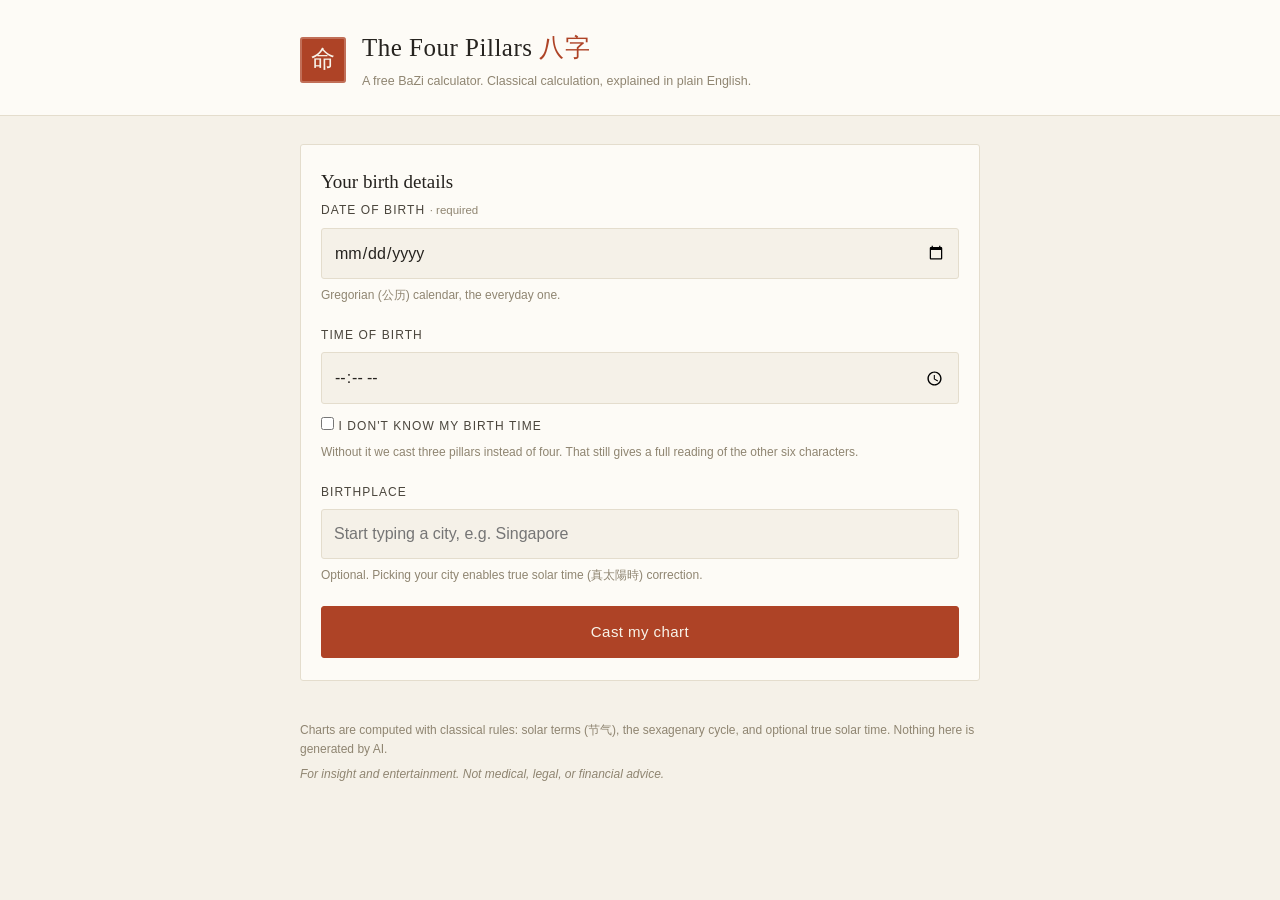
==== index.html @ 7ae60d7b "init" ====
<!doctype html>
<html lang="en">
<head>
<meta charset="utf-8">
<meta name="viewport" content="width=device-width, initial-scale=1">
<title>BaZi Calculator: Four Pillars of Destiny Chart (八字命理)</title>
<meta name="description" content="Free BaZi calculator. Enter your birth date, time and city to cast your Four Pillars (八字) chart: day master, five elements and ten gods, with true solar time correction and plain-English explanations.">
<link rel="canonical" href="https://example.github.io/bazi-calculator/">

<meta property="og:type" content="website">
<meta property="og:title" content="BaZi Calculator: Four Pillars of Destiny (八字)">
<meta property="og:description" content="Cast your Four Pillars chart in seconds. Classical calculation with true solar time correction, explained in plain English.">
<meta name="twitter:card" content="summary_large_image">

<link rel="icon" href="data:image/svg+xml,<svg xmlns='http://www.w3.org/2000/svg' viewBox='0 0 32 32'><rect width='32' height='32' rx='3' fill='%23ae4326'/><text x='16' y='23' font-size='20' text-anchor='middle' fill='%23f8f3e9' font-family='serif'>命</text></svg>">
<link rel="stylesheet" href="styles.css">
</head>
<body>

<header class="site-head">
  <div class="wrap head-inner">
    <span class="seal" aria-hidden="true">命</span>
    <div>
      <h1>The Four Pillars <span class="hz" lang="zh">八字</span></h1>
      <p class="tagline">A free BaZi calculator. Classical calculation, explained in plain English.</p>
    </div>
  </div>
</header>

<main class="wrap">

  <!-- ── Input ─────────────────────────────────────────────── -->
  <section class="card form-card" aria-labelledby="form-h">
    <h2 id="form-h" class="card-title">Your birth details</h2>

    <form id="bazi-form" novalidate>
      <div class="field">
        <label for="in-date">Date of birth <span class="req">· required</span></label>
        <input type="date" id="in-date" min="1901-01-01" max="2100-12-31" required>
        <p class="hint">Gregorian (公历) calendar, the everyday one.</p>
      </div>

      <div class="field">
        <label for="in-time">Time of birth</label>
        <input type="time" id="in-time">
        <label class="check">
          <input type="checkbox" id="in-time-unknown">
          <span>I don't know my birth time</span>
        </label>
        <p class="hint">Without it we cast three pillars instead of four. That still gives a full
          reading of the other six characters.</p>
      </div>

      <div class="field">
        <label for="in-place">Birthplace</label>
        <input type="text" id="in-place" autocomplete="off" aria-describedby="place-hint"
               placeholder="Start typing a city, e.g. Singapore">
        <div id="city-results" class="city-results" aria-label="Matching cities"></div>
        <p class="hint" id="place-hint">Optional. Picking your city enables true solar time
          (真太陽時) correction.</p>
        <label class="check" id="dst-wrap" hidden>
          <input type="checkbox" id="in-dst">
          <span>Daylight saving time was in effect (+1 hour)</span>
        </label>
      </div>

      <button type="submit" class="btn-primary">Cast my chart</button>
      <p class="err" id="form-err" role="alert" hidden></p>
    </form>
  </section>

  <p class="visually-hidden" id="sr-status" role="status" aria-live="polite"></p>

  <!-- ── Results ───────────────────────────────────────────── -->
  <div id="results" hidden>

    <section class="card headline-card" aria-labelledby="dm-h">
      <p class="eyebrow">Your Day Master 日主, the character that represents you</p>
      <h2 id="dm-h" class="dm-line"><span id="dm-char" lang="zh"></span> <span id="dm-name"></span></h2>
      <p class="dm-desc" id="dm-desc"></p>
    </section>

    <section class="card" aria-labelledby="pillars-h">
      <h2 id="pillars-h" class="card-title">Four Pillars 四柱</h2>
      <div class="pillars" id="pillars"></div>
      <p class="note" id="solar-note"></p>
      <p class="note warn" id="boundary-note" hidden></p>
    </section>

    <section class="card" aria-labelledby="elem-h">
      <h2 id="elem-h" class="card-title">Five Elements 五行</h2>
      <p class="card-sub">How much of each element your eight characters carry. This is the raw
        balance of your chart.</p>
      <div id="elements"></div>
      <p class="note" id="support-note"></p>
    </section>

    <section class="card" aria-labelledby="gods-h">
      <h2 id="gods-h" class="card-title">Ten Gods 十神</h2>
      <p class="card-sub">
        Every other character in your chart, labelled by its <em>relationship</em> to you, rather
        like a family tree drawn around one person. There are five relationships, each in a milder
        and a more intense flavour. None of them are good or bad.
      </p>
      <div id="gods"></div>
    </section>

    <details class="card bench">
      <summary>Calculation detail 排盘依据</summary>
      <div id="bench"></div>
    </details>

    <div class="actions">
      <button type="button" class="btn-ghost" id="btn-link">Copy link to this chart</button>
      <button type="button" class="btn-ghost" id="btn-copy">Copy chart as text</button>
      <button type="button" class="btn-ghost" id="btn-reset">Start over</button>
    </div>
  </div>
</main>

<footer class="site-foot wrap">
  <p>
    Charts are computed with classical rules: solar terms (节气), the sexagenary cycle, and
    optional true solar time. Nothing here is generated by AI.
  </p>
  <p class="disclaimer">For insight and entertainment. Not medical, legal, or financial advice.</p>
</footer>

<script src="bazi.js"></script>
<script src="cities.js"></script>
<script src="app.js"></script>
</body>
</html>
---- styles.css ----
/* The Four Pillars: BaZi calculator.
   新中式 (neo-Chinese) for a Western audience: rice-paper neutrals, ink type,
   vermillion reserved for the seal and single accents. */

:root {
  --paper:   #f5f1e8;
  --surface: #fdfbf6;
  --ink:     #26231f;
  --ink-soft:#4a453c;
  --hair:    #e4ddcd;
  --mute:    #8f8571;
  --seal:    #ae4326;
  --gold:    #c6a15b;
  --track:   #ece5d4;

  --wood:  #6b7f5a;
  --fire:  #ae4326;
  --earth: #b08d57;
  --metal: #9a9a94;
  --water: #5a7a8c;

  --serif: 'Palatino Linotype', Palatino, 'Book Antiqua', Georgia, 'Songti SC', 'Noto Serif SC', serif;
  --sans: 'Helvetica Neue', -apple-system, BlinkMacSystemFont, 'Segoe UI', Arial, sans-serif;
}

@media (prefers-color-scheme: dark) {
  :root {
    --paper:   #191714;
    --surface: #211e1a;
    --ink:     #ece5d8;
    --ink-soft:#c3bbab;
    --hair:    #3a352d;
    --mute:    #938a77;
    --track:   #2e2a23;
  }
}

* { box-sizing: border-box; }

/* Author `display` rules below (e.g. .check) would otherwise beat the UA
   stylesheet's [hidden] { display: none }, so restate it with force. */
[hidden] { display: none !important; }

body {
  margin: 0;
  background: var(--paper);
  color: var(--ink);
  font-family: var(--sans);
  font-size: 16px;
  line-height: 1.6;
  -webkit-text-size-adjust: 100%;
}

.wrap { max-width: 720px; margin: 0 auto; padding: 0 20px; }

/* ── Header ─────────────────────────────────────────────── */
.site-head {
  background: var(--surface);
  border-bottom: 1px solid var(--hair);
  padding: 28px 0 24px;
  margin-bottom: 28px;
}
.head-inner { display: flex; align-items: center; gap: 16px; }
.seal {
  flex: none;
  width: 46px; height: 46px;
  border-radius: 3px;
  background: var(--seal);
  color: #f8f3e9;
  font-family: 'Songti SC', 'Noto Serif SC', serif;
  font-size: 24px;
  display: flex; align-items: center; justify-content: center;
  box-shadow: inset 0 0 0 2px rgba(248,243,233,.25);
}
.site-head h1 {
  font-family: var(--serif);
  font-size: 25px;
  font-weight: 500;
  letter-spacing: .02em;
  margin: 0;
}
.site-head h1 .hz { color: var(--seal); }
.tagline {
  margin: 3px 0 0;
  font-size: 12.5px;
  color: var(--mute);
}

/* ── Cards ──────────────────────────────────────────────── */
.card {
  background: var(--surface);
  border: 1px solid var(--hair);
  border-radius: 3px;
  padding: 22px 20px;
  margin-bottom: 18px;
}
.card-title {
  font-family: var(--serif);
  font-size: 19px;
  font-weight: 500;
  margin: 0 0 4px;
}
.card-sub {
  margin: 0 0 16px;
  font-size: 13px;
  color: var(--mute);
  line-height: 1.55;
}
.card-title + .pillars, .card-title + #elements, .card-title + #gods { margin-top: 16px; }

/* ── Form ───────────────────────────────────────────────── */
.field { margin-bottom: 22px; }
.field > label {
  display: block;
  font-size: 12px;
  letter-spacing: .09em;
  text-transform: uppercase;
  color: var(--ink-soft);
  margin-bottom: 7px;
}
.req { color: var(--mute); text-transform: none; letter-spacing: 0; font-size: 11.5px; }

input[type=date], input[type=time], input[type=text] {
  width: 100%;
  padding: 11px 12px;
  font: inherit;
  font-size: 16px; /* 16px avoids iOS zoom-on-focus */
  color: var(--ink);
  background: var(--paper);
  border: 1px solid var(--hair);
  border-radius: 3px;
}
input:focus { outline: none; border-color: var(--ink-soft); }

.hint { margin: 7px 0 0; font-size: 12px; color: var(--mute); line-height: 1.5; }

.check {
  display: flex; align-items: flex-start; gap: 8px;
  margin-top: 10px;
  font-size: 13.5px;
  color: var(--ink-soft);
  cursor: pointer;
}
.check input { margin: 3px 0 0; flex: none; accent-color: var(--seal); }

.city-results { display: none; margin-top: 8px; }
.city-results.open { display: flex; flex-direction: column; gap: 6px; }
.city-btn {
  text-align: left;
  padding: 9px 12px;
  font: inherit;
  font-size: 14px;
  color: var(--ink-soft);
  background: var(--paper);
  border: 1px solid var(--hair);
  border-radius: 3px;
  cursor: pointer;
}
.city-btn:hover, .city-btn:focus { border-color: var(--seal); color: var(--ink); outline: none; }
.city-btn .lon { color: var(--mute); font-size: 12px; }

.btn-primary {
  width: 100%;
  padding: 13px 18px;
  font: inherit;
  font-size: 15px;
  letter-spacing: .03em;
  color: #f8f3e9;
  background: var(--seal);
  border: 1px solid var(--seal);
  border-radius: 3px;
  cursor: pointer;
}
.btn-primary:hover { background: #96371f; border-color: #96371f; }

.btn-ghost {
  padding: 10px 16px;
  font: inherit;
  font-size: 13.5px;
  color: var(--ink-soft);
  background: transparent;
  border: 1px solid var(--hair);
  border-radius: 3px;
  cursor: pointer;
}
.btn-ghost:hover { border-color: var(--ink-soft); color: var(--ink); }

.err { margin: 12px 0 0; font-size: 13.5px; color: var(--seal); }

/* ── Day-master headline ────────────────────────────────── */
.headline-card { border-top: 2px solid var(--gold); }
.eyebrow {
  margin: 0 0 10px;
  font-size: 11px;
  letter-spacing: .12em;
  text-transform: uppercase;
  color: var(--mute);
}
.dm-line {
  font-family: var(--serif);
  font-size: 26px;
  font-weight: 500;
  margin: 0 0 10px;
  line-height: 1.25;
}
#dm-char {
  font-family: 'Songti SC', 'Noto Serif SC', var(--serif);
  color: var(--seal);
  font-size: 34px;
}
.dm-desc { margin: 0; font-size: 15px; color: var(--ink-soft); }

/* ── Pillars ────────────────────────────────────────────── */
.pillars { display: grid; grid-template-columns: repeat(4, 1fr); gap: 8px; }
.pillar {
  background: var(--paper);
  border: 1px solid var(--hair);
  border-radius: 3px;
  padding: 12px 6px;
  text-align: center;
}
.pillar.is-day { border-color: var(--seal); }
.pillar.is-day .p-label { color: var(--seal); }
.p-label {
  font-size: 9.5px;
  letter-spacing: .1em;
  text-transform: uppercase;
  color: var(--mute);
}
.p-chars {
  font-family: 'Songti SC', 'Noto Serif SC', var(--serif);
  font-size: 30px;
  line-height: 1.15;
  margin: 6px 0 4px;
}
.p-el { font-size: 10.5px; color: var(--mute); line-height: 1.45; }
.p-hidden { font-size: 11px; color: var(--mute); margin-top: 6px; border-top: 1px solid var(--hair); padding-top: 6px; }
.p-hidden b { font-weight: normal; color: var(--ink-soft); }

.note { margin: 14px 0 0; font-size: 12px; color: var(--mute); line-height: 1.55; }
.note.warn { color: var(--seal); }

/* ── Elements ───────────────────────────────────────────── */
.elem-row { display: flex; align-items: center; gap: 10px; margin-bottom: 7px; font-size: 13px; }
.elem-name { width: 92px; flex: none; color: var(--ink-soft); }
.elem-bar { flex: 1; height: 7px; background: var(--track); border-radius: 4px; overflow: hidden; }
.elem-fill { display: block; height: 100%; border-radius: 4px; }
.elem-count { width: 20px; text-align: right; color: var(--mute); font-size: 12.5px; }

/* ── Ten gods ───────────────────────────────────────────── */
.god-family { margin-bottom: 18px; }
.god-family:last-child { margin-bottom: 0; }
.gf-head { display: flex; align-items: baseline; justify-content: space-between; gap: 12px; margin-bottom: 3px; }
.gf-name { font-family: var(--serif); font-size: 16px; }
.gf-pct { font-size: 13px; color: var(--seal); }
.gf-what { margin: 0 0 9px; font-size: 12.5px; color: var(--mute); line-height: 1.5; }
.gf-bar { height: 5px; background: var(--track); border-radius: 3px; overflow: hidden; margin-bottom: 10px; }
.gf-fill { display: block; height: 100%; background: var(--gold); border-radius: 3px; }
.god { display: flex; gap: 10px; padding: 7px 0; border-top: 1px solid var(--hair); font-size: 13px; }
.god.zero { opacity: .45; }
.god-count {
  flex: none; width: 22px; height: 22px;
  display: flex; align-items: center; justify-content: center;
  font-size: 12px;
  border: 1px solid var(--hair); border-radius: 3px;
  color: var(--ink-soft);
}
.god-body { flex: 1; }
.god-name { color: var(--ink); }
.god-name .hz { font-family: 'Songti SC', 'Noto Serif SC', var(--serif); color: var(--ink-soft); }
.god-gloss { display: block; font-size: 12px; color: var(--mute); line-height: 1.5; }

/* ── Bench notes ────────────────────────────────────────── */
.bench summary {
  font-family: var(--serif);
  font-size: 16px;
  cursor: pointer;
  color: var(--ink-soft);
}
.bench summary:focus { outline: none; color: var(--ink); }
.bench dl { margin: 16px 0 0; font-size: 13px; }
.bench dt { color: var(--mute); font-size: 11.5px; letter-spacing: .07em; text-transform: uppercase; margin-top: 12px; }
.bench dd { margin: 3px 0 0; color: var(--ink-soft); }
.bench dd code { font-family: ui-monospace, SFMono-Regular, Menlo, monospace; font-size: 12.5px; }

/* ── Misc ───────────────────────────────────────────────── */
.actions { display: flex; gap: 8px; flex-wrap: wrap; margin-bottom: 28px; }

.site-foot { padding: 22px 20px 40px; font-size: 12px; color: var(--mute); line-height: 1.6; }
.site-foot p { margin: 0 0 6px; }
.site-foot .disclaimer { font-style: italic; }

.visually-hidden {
  position: absolute;
  width: 1px; height: 1px;
  margin: -1px; padding: 0;
  overflow: hidden;
  clip: rect(0 0 0 0);
  white-space: nowrap;
  border: 0;
}

/* Visible keyboard focus everywhere, without ringing on mouse clicks. */
:focus-visible {
  outline: 2px solid var(--seal);
  outline-offset: 2px;
}

@media (prefers-reduced-motion: reduce) {
  * { animation-duration: .01ms !important; transition-duration: .01ms !important; scroll-behavior: auto !important; }
}

@media (max-width: 430px) {
  .p-chars { font-size: 25px; }
  .pillars { gap: 6px; }
  .elem-name { width: 74px; }
  .dm-line { font-size: 22px; }
  #dm-char { font-size: 29px; }
}

/* People will want their chart on paper or as a PDF. */
@media print {
  :root { --paper: #fff; --surface: #fff; --ink: #000; --ink-soft: #333; --hair: #bbb; --track: #eee; }
  body { font-size: 11pt; }
  .site-head { border-bottom: 1px solid var(--hair); margin-bottom: 16px; padding: 0 0 12px; }
  .form-card, .actions, .site-foot p:not(.disclaimer) { display: none !important; }
  .card { break-inside: avoid; border: 1px solid var(--hair); margin-bottom: 12px; padding: 14px; }
  .bench[open] summary { margin-bottom: 8px; }
  .god-family { break-inside: avoid; }
  a[href]::after { content: ''; }
}
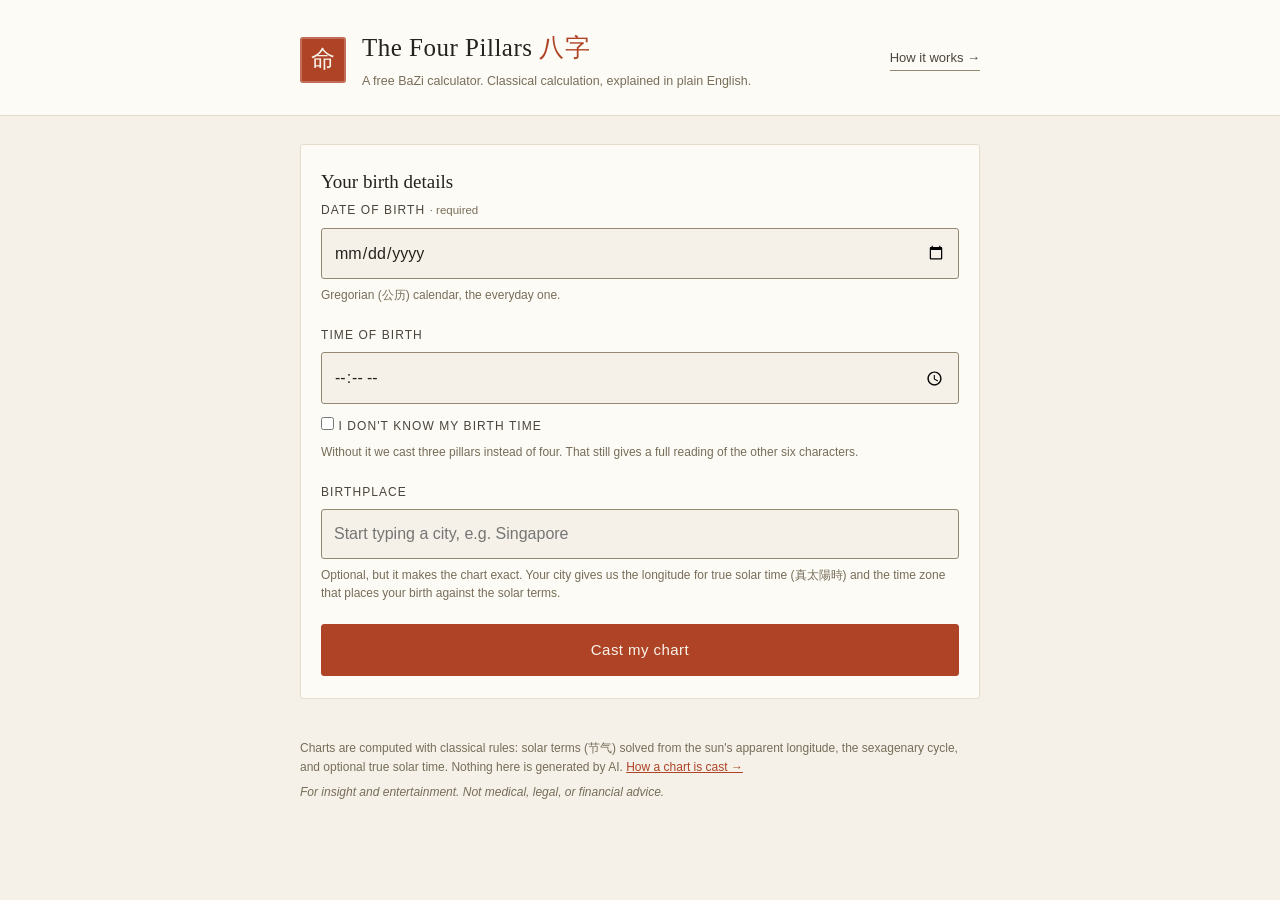
==== commit dee1ddfe: "improve tool" ====
--- a/index.html
+++ b/index.html
@@ -19,52 +19,66 @@
 
 <header class="site-head">
   <div class="wrap head-inner">
-    <span class="seal" aria-hidden="true">命</span>
-    <div>
-      <h1>The Four Pillars <span class="hz" lang="zh">八字</span></h1>
-      <p class="tagline">A free BaZi calculator. Classical calculation, explained in plain English.</p>
+    <div class="head-main">
+      <span class="seal" aria-hidden="true">命</span>
+      <div>
+        <h1>The Four Pillars <span class="hz" lang="zh">八字</span></h1>
+        <p class="tagline">A free BaZi calculator. Classical calculation, explained in plain English.</p>
+      </div>
     </div>
+    <a class="head-link" href="guide.html">How it works →</a>
   </div>
 </header>
 
 <main class="wrap">
 
   <!-- ── Input ─────────────────────────────────────────────── -->
-  <section class="card form-card" aria-labelledby="form-h">
+  <section class="card form-card" id="form-card" aria-labelledby="form-h">
     <h2 id="form-h" class="card-title">Your birth details</h2>
 
+    <div class="recap" id="recap" hidden>
+      <span class="recap-line" id="recap-line"></span>
+      <button type="button" class="btn-ghost btn-edit" id="btn-edit">Edit</button>
+    </div>
+
     <form id="bazi-form" novalidate>
-      <div class="field">
-        <label for="in-date">Date of birth <span class="req">· required</span></label>
-        <input type="date" id="in-date" min="1901-01-01" max="2100-12-31" required>
-        <p class="hint">Gregorian (公历) calendar, the everyday one.</p>
+      <div id="form-details">
+        <div class="field">
+          <label for="in-date">Date of birth <span class="req">· required</span></label>
+          <input type="date" id="in-date" min="1901-01-01" max="2100-12-31" required>
+          <p class="hint">Gregorian (公历) calendar, the everyday one.</p>
+        </div>
+
+        <div class="field">
+          <label for="in-time">Time of birth</label>
+          <input type="time" id="in-time">
+          <label class="check">
+            <input type="checkbox" id="in-time-unknown">
+            <span>I don't know my birth time</span>
+          </label>
+          <p class="hint">Without it we cast three pillars instead of four. That still gives a full
+            reading of the other six characters.</p>
+        </div>
+
+        <div class="field">
+          <label for="in-place">Birthplace</label>
+          <input type="text" id="in-place" autocomplete="off" aria-describedby="place-hint"
+                 role="combobox" aria-expanded="false" aria-controls="city-results"
+                 aria-autocomplete="list"
+                 placeholder="Start typing a city, e.g. Singapore">
+          <div id="city-results" class="city-results" role="listbox" aria-label="Matching cities"></div>
+          <p class="visually-hidden" id="city-count" role="status" aria-live="polite"></p>
+          <p class="hint" id="place-hint">Optional, but it makes the chart exact. Your city gives us
+            the longitude for true solar time (真太陽時) and the time zone that places your birth
+            against the solar terms.</p>
+          <label class="check" id="dst-wrap" hidden>
+            <input type="checkbox" id="in-dst">
+            <span>Daylight saving time was in effect (+1 hour)</span>
+          </label>
+        </div>
+
+        <button type="submit" class="btn-primary">Cast my chart</button>
       </div>
-
-      <div class="field">
-        <label for="in-time">Time of birth</label>
-        <input type="time" id="in-time">
-        <label class="check">
-          <input type="checkbox" id="in-time-unknown">
-          <span>I don't know my birth time</span>
-        </label>
-        <p class="hint">Without it we cast three pillars instead of four. That still gives a full
-          reading of the other six characters.</p>
-      </div>
-
-      <div class="field">
-        <label for="in-place">Birthplace</label>
-        <input type="text" id="in-place" autocomplete="off" aria-describedby="place-hint"
-               placeholder="Start typing a city, e.g. Singapore">
-        <div id="city-results" class="city-results" aria-label="Matching cities"></div>
-        <p class="hint" id="place-hint">Optional. Picking your city enables true solar time
-          (真太陽時) correction.</p>
-        <label class="check" id="dst-wrap" hidden>
-          <input type="checkbox" id="in-dst">
-          <span>Daylight saving time was in effect (+1 hour)</span>
-        </label>
-      </div>
-
-      <button type="submit" class="btn-primary">Cast my chart</button>
       <p class="err" id="form-err" role="alert" hidden></p>
     </form>
   </section>
@@ -78,19 +92,24 @@
       <p class="eyebrow">Your Day Master 日主, the character that represents you</p>
       <h2 id="dm-h" class="dm-line"><span id="dm-char" lang="zh"></span> <span id="dm-name"></span></h2>
       <p class="dm-desc" id="dm-desc"></p>
+      <p class="note"><a href="guide.html#day-master">What a Day Master is →</a></p>
     </section>
 
     <section class="card" aria-labelledby="pillars-h">
       <h2 id="pillars-h" class="card-title">Four Pillars 四柱</h2>
       <div class="pillars" id="pillars"></div>
       <p class="note" id="solar-note"></p>
-      <p class="note warn" id="boundary-note" hidden></p>
+      <div class="boundary" id="boundary-note" role="note" hidden></div>
     </section>
 
     <section class="card" aria-labelledby="elem-h">
       <h2 id="elem-h" class="card-title">Five Elements 五行</h2>
-      <p class="card-sub">How much of each element your eight characters carry. This is the raw
-        balance of your chart.</p>
+      <p class="card-sub">How much of each element your eight characters carry. Two ways of counting
+        the same chart — see <a href="guide.html#hidden-stems">hidden stems</a> for why they differ.</p>
+      <div class="elem-basis" role="group" aria-label="How to count the elements">
+        <button type="button" class="basis-btn" id="basis-weighted" aria-pressed="true">Hidden stems weighted</button>
+        <button type="button" class="basis-btn" id="basis-face" aria-pressed="false">Face value</button>
+      </div>
       <div id="elements"></div>
       <p class="note" id="support-note"></p>
     </section>
@@ -101,8 +120,10 @@
         Every other character in your chart, labelled by its <em>relationship</em> to you, rather
         like a family tree drawn around one person. There are five relationships, each in a milder
         and a more intense flavour. None of them are good or bad.
+        <a href="guide.html#ten-gods">Read the full explanation →</a>
       </p>
       <div id="gods"></div>
+      <p class="gods-toggle"><button type="button" class="btn-ghost" id="btn-gods-all" hidden></button></p>
     </section>
 
     <details class="card bench">
@@ -120,8 +141,9 @@
 
 <footer class="site-foot wrap">
   <p>
-    Charts are computed with classical rules: solar terms (节气), the sexagenary cycle, and
-    optional true solar time. Nothing here is generated by AI.
+    Charts are computed with classical rules: solar terms (节气) solved from the sun's apparent
+    longitude, the sexagenary cycle, and optional true solar time. Nothing here is generated by AI.
+    <a href="guide.html">How a chart is cast →</a>
   </p>
   <p class="disclaimer">For insight and entertainment. Not medical, legal, or financial advice.</p>
 </footer>
--- a/styles.css
+++ b/styles.css
@@ -8,16 +8,20 @@
   --ink:     #26231f;
   --ink-soft:#4a453c;
   --hair:    #e4ddcd;
-  --mute:    #8f8571;
-  --seal:    #ae4326;
-  --gold:    #c6a15b;
+  --mute:    #776d59;
+  --seal:    #ae4326;        /* vermillion as ink: text, borders, rules */
+  --seal-solid: #ae4326;     /* vermillion as ground: always carries cream text */
+  --gold:    #8f7330;
   --track:   #ece5d4;
-
-  --wood:  #6b7f5a;
-  --fire:  #ae4326;
-  --earth: #b08d57;
-  --metal: #9a9a94;
-  --water: #5a7a8c;
+  --field:   #948870;   /* control edges need 3:1 against the field, not a hairline */
+
+  /* Element fills, each clearing 3:1 against --track so the bars carry meaning
+     rather than decoration. */
+  --wood:  #546a43;
+  --fire:  #a8391d;
+  --earth: #8a6a2e;
+  --metal: #6f7076;
+  --water: #41647a;
 
   --serif: 'Palatino Linotype', Palatino, 'Book Antiqua', Georgia, 'Songti SC', 'Noto Serif SC', serif;
   --sans: 'Helvetica Neue', -apple-system, BlinkMacSystemFont, 'Segoe UI', Arial, sans-serif;
@@ -30,8 +34,22 @@
     --ink:     #ece5d8;
     --ink-soft:#c3bbab;
     --hair:    #3a352d;
-    --mute:    #938a77;
+    --mute:    #9c937f;
     --track:   #2e2a23;
+    --field:   #7a7160;
+    /* Vermillion and gold tuned for rice paper are unreadable on ink. These
+       are the same hues lifted until they clear 5:1 on --surface. --seal in
+       particular carries .err and .note.warn, so it must be the most legible
+       colour on the page, not the least. */
+    --seal:    #e2795f;
+    --seal-solid: #a63f23;   /* the stamp stays deep; its glyph stays cream */
+    --gold:    #d9b877;
+
+    --wood:  #9dbb8a;
+    --fire:  #e2795f;
+    --earth: #d0a663;
+    --metal: #b9bcc0;
+    --water: #7fa8c0;
   }
 }
 
@@ -40,6 +58,9 @@
 /* Author `display` rules below (e.g. .check) would otherwise beat the UA
    stylesheet's [hidden] { display: none }, so restate it with force. */
 [hidden] { display: none !important; }
+
+a { color: var(--seal); }
+a:hover { color: var(--ink); }
 
 body {
   margin: 0;
@@ -65,7 +86,7 @@
   flex: none;
   width: 46px; height: 46px;
   border-radius: 3px;
-  background: var(--seal);
+  background: var(--seal-solid);
   color: #f8f3e9;
   font-family: 'Songti SC', 'Noto Serif SC', serif;
   font-size: 24px;
@@ -79,7 +100,7 @@
   letter-spacing: .02em;
   margin: 0;
 }
-.site-head h1 .hz { color: var(--seal); }
+.site-head h1 .hz { color: var(--seal); white-space: nowrap; }
 .tagline {
   margin: 3px 0 0;
   font-size: 12.5px;
@@ -127,10 +148,10 @@
   font-size: 16px; /* 16px avoids iOS zoom-on-focus */
   color: var(--ink);
   background: var(--paper);
-  border: 1px solid var(--hair);
-  border-radius: 3px;
-}
-input:focus { outline: none; border-color: var(--ink-soft); }
+  border: 1px solid var(--field);
+  border-radius: 3px;
+}
+input:focus { border-color: var(--ink-soft); }
 
 .hint { margin: 7px 0 0; font-size: 12px; color: var(--mute); line-height: 1.5; }
 
@@ -156,7 +177,11 @@
   border-radius: 3px;
   cursor: pointer;
 }
-.city-btn:hover, .city-btn:focus { border-color: var(--seal); color: var(--ink); outline: none; }
+.city-btn:hover, .city-btn:focus, .city-btn[aria-selected="true"] {
+  border-color: var(--seal);
+  color: var(--ink);
+}
+.city-btn[aria-selected="true"] { background: var(--track); }
 .city-btn .lon { color: var(--mute); font-size: 12px; }
 
 .btn-primary {
@@ -166,12 +191,12 @@
   font-size: 15px;
   letter-spacing: .03em;
   color: #f8f3e9;
-  background: var(--seal);
-  border: 1px solid var(--seal);
+  background: var(--seal-solid);
+  border: 1px solid var(--seal-solid);
   border-radius: 3px;
   cursor: pointer;
 }
-.btn-primary:hover { background: #96371f; border-color: #96371f; }
+.btn-primary:hover { background: #8e3620; border-color: #8e3620; }
 
 .btn-ghost {
   padding: 10px 16px;
@@ -257,7 +282,8 @@
 .gf-bar { height: 5px; background: var(--track); border-radius: 3px; overflow: hidden; margin-bottom: 10px; }
 .gf-fill { display: block; height: 100%; background: var(--gold); border-radius: 3px; }
 .god { display: flex; gap: 10px; padding: 7px 0; border-top: 1px solid var(--hair); font-size: 13px; }
-.god.zero { opacity: .45; }
+.god.zero .god-count { border-style: dashed; color: var(--mute); }
+.god.zero .god-name { color: var(--ink-soft); }
 .god-count {
   flex: none; width: 22px; height: 22px;
   display: flex; align-items: center; justify-content: center;
@@ -267,7 +293,11 @@
 }
 .god-body { flex: 1; }
 .god-name { color: var(--ink); }
-.god-name .hz { font-family: 'Songti SC', 'Noto Serif SC', var(--serif); color: var(--ink-soft); }
+.god-name .hz {
+  font-family: 'Songti SC', 'Noto Serif SC', var(--serif);
+  color: var(--mute);
+  margin-left: 5px;
+}
 .god-gloss { display: block; font-size: 12px; color: var(--mute); line-height: 1.5; }
 
 /* ── Bench notes ────────────────────────────────────────── */
@@ -277,7 +307,7 @@
   cursor: pointer;
   color: var(--ink-soft);
 }
-.bench summary:focus { outline: none; color: var(--ink); }
+.bench summary:focus { color: var(--ink); }
 .bench dl { margin: 16px 0 0; font-size: 13px; }
 .bench dt { color: var(--mute); font-size: 11.5px; letter-spacing: .07em; text-transform: uppercase; margin-top: 12px; }
 .bench dd { margin: 3px 0 0; color: var(--ink-soft); }
@@ -329,3 +359,215 @@
   .god-family { break-inside: avoid; }
   a[href]::after { content: ''; }
 }
+
+
+/* ── Solar-term boundary: both readings, side by side ────── */
+/* Fires when the birth sits too close to a 节 to place with confidence — the
+   page owes the reader the fork, not a coin flip presented as an answer. */
+.boundary {
+  border: 1px solid var(--seal);
+  border-radius: 3px;
+  padding: 18px 18px 16px;
+  margin-top: 16px;
+  background: var(--paper);
+}
+.boundary h3 {
+  font-family: var(--serif);
+  font-size: 16px;
+  font-weight: 500;
+  margin: 0 0 6px;
+  color: var(--seal);
+}
+.boundary p { margin: 0 0 12px; font-size: 13px; color: var(--ink-soft); line-height: 1.55; }
+.boundary p:last-child { margin-bottom: 0; }
+.forks { display: grid; grid-template-columns: 1fr 1fr; gap: 10px; margin-bottom: 12px; }
+.fork {
+  border: 1px solid var(--hair);
+  border-radius: 3px;
+  padding: 11px 12px;
+  background: var(--surface);
+}
+.fork.is-shown { border-color: var(--seal); }
+.fork-when {
+  font-size: 10.5px;
+  letter-spacing: .08em;
+  text-transform: uppercase;
+  color: var(--mute);
+  margin-bottom: 6px;
+}
+.fork.is-shown .fork-when { color: var(--seal); }
+.fork-pillars {
+  font-family: 'Songti SC', 'Noto Serif SC', var(--serif);
+  font-size: 19px;
+  letter-spacing: .06em;
+  line-height: 1.4;
+}
+.fork-note { font-size: 11.5px; color: var(--mute); margin-top: 5px; line-height: 1.45; }
+
+/* ── Collapsed birth details, once a chart is cast ───────── */
+.recap {
+  display: flex; align-items: baseline; justify-content: space-between;
+  gap: 12px; flex-wrap: wrap;
+}
+.recap-line { font-size: 14px; color: var(--ink-soft); }
+.recap-line b { font-weight: 500; color: var(--ink); }
+
+/* ── Ten gods: hide the empty ones until asked ───────────── */
+.gods-toggle { margin-top: 4px; }
+#gods:not(.show-all) .god.zero { display: none; }
+/* Families whose gods are all zero are marked by renderGods rather than with
+   :has(), so the rule works the same everywhere. */
+#gods:not(.show-all) .god-family.all-zero { display: none; }
+
+/* ── Element bars: two bases, labelled ───────────────────── */
+.elem-basis {
+  display: flex; gap: 6px; flex-wrap: wrap;
+  margin: 0 0 14px;
+}
+.basis-btn {
+  padding: 5px 11px;
+  font: inherit;
+  font-size: 12px;
+  color: var(--ink-soft);
+  background: transparent;
+  border: 1px solid var(--hair);
+  border-radius: 3px;
+  cursor: pointer;
+}
+.basis-btn[aria-pressed="true"] {
+  border-color: var(--seal);
+  color: var(--seal);
+  background: var(--paper);
+}
+
+/* ── Header link to the guide ────────────────────────────── */
+.head-inner { justify-content: space-between; }
+.head-main { display: flex; align-items: center; gap: 16px; }
+.head-link {
+  flex: none;
+  font-size: 13px;
+  color: var(--ink-soft);
+  text-decoration: none;
+  border-bottom: 1px solid var(--field);
+  padding-bottom: 1px;
+  white-space: nowrap;
+}
+.head-link:hover { color: var(--seal); border-color: var(--seal); }
+
+@media (max-width: 560px) {
+  .head-inner { flex-wrap: wrap; gap: 10px; }
+  /* Beside a heading that has wrapped, a vertically-centred seal drifts down
+     next to the second line. Pin it to the first. */
+  .head-main { align-items: flex-start; }
+  .seal { margin-top: 2px; }
+  .site-head h1 { font-size: 22px; }
+}
+@media (max-width: 360px) {
+  .site-head h1 { font-size: 20px; }
+  .seal { width: 38px; height: 38px; font-size: 20px; }
+}
+
+/* Pillar cards get about 43px of usable width at 320px, which is not enough
+   for four stacked tiers. Below 380px the grid folds to 2×2 and the hidden
+   stems move to a single full-width row beneath. */
+@media (max-width: 379px) {
+  .pillars { grid-template-columns: repeat(2, 1fr); }
+  .forks { grid-template-columns: 1fr; }
+}
+
+@media print {
+  .head-link, .gods-toggle, .elem-basis, .btn-edit { display: none !important; }
+  #gods .god.zero { display: flex !important; }
+  .boundary { break-inside: avoid; }
+}
+
+/* ── Guide page ──────────────────────────────────────────── */
+.prose p, .prose ul, .prose ol { font-size: 15px; color: var(--ink-soft); line-height: 1.68; }
+.prose > p:first-of-type { margin-top: 14px; }
+.prose p { margin: 0 0 14px; max-width: 62ch; }
+.prose ul, .prose ol { margin: 0 0 14px; padding-left: 22px; max-width: 62ch; }
+.prose li { margin-bottom: 8px; }
+.prose li:last-child { margin-bottom: 0; }
+.prose b { font-weight: 600; color: var(--ink); }
+.prose h3 {
+  font-family: var(--serif);
+  font-size: 16px;
+  font-weight: 500;
+  color: var(--ink);
+  margin: 26px 0 8px;
+}
+
+/* A pull-out for the sentence a reader should leave with. */
+.callout {
+  border-left: 3px solid var(--gold);
+  background: var(--paper);
+  padding: 13px 16px;
+  margin: 0 0 16px !important;
+  border-radius: 0 3px 3px 0;
+}
+
+.steps { counter-reset: step; list-style: none; padding-left: 0; }
+.steps li {
+  counter-increment: step;
+  display: grid;
+  grid-template-columns: 26px 1fr;
+  gap: 12px;
+  margin-bottom: 12px;
+}
+.steps li::before {
+  content: counter(step);
+  font-family: var(--serif);
+  font-size: 15px;
+  color: var(--seal);
+  text-align: right;
+}
+
+/* Reference tables scroll on their own rather than pushing the page sideways. */
+.table-scroll {
+  overflow-x: auto;
+  border: 1px solid var(--hair);
+  border-radius: 3px;
+  margin: 0 0 18px;
+}
+table.ref { border-collapse: collapse; width: 100%; font-size: 13.5px; min-width: 400px; }
+table.ref th, table.ref td {
+  text-align: left;
+  padding: 8px 13px;
+  border-bottom: 1px solid var(--hair);
+  color: var(--ink-soft);
+  vertical-align: top;
+}
+table.ref thead th {
+  font-size: 10.5px;
+  letter-spacing: .09em;
+  text-transform: uppercase;
+  color: var(--mute);
+  font-weight: 500;
+  background: var(--paper);
+  white-space: nowrap;
+}
+table.ref tbody tr:last-child td { border-bottom: 0; }
+table.ref td[lang="zh"], table.ref td span[lang="zh"] {
+  font-family: 'Songti SC', 'Noto Serif SC', var(--serif);
+  color: var(--ink);
+}
+table.ref caption {
+  caption-side: bottom;
+  text-align: left;
+  padding: 9px 13px;
+  font-size: 12px;
+  color: var(--mute);
+  line-height: 1.5;
+  border-top: 1px solid var(--hair);
+  background: var(--paper);
+}
+
+.toc-list { margin: 12px 0 0; padding-left: 20px; font-size: 14px; }
+.toc-list li { margin-bottom: 5px; }
+.toc-list a { color: var(--ink-soft); }
+.toc-list a:hover { color: var(--seal); }
+
+@media print {
+  .toc { display: none !important; }
+  .prose { break-inside: auto; }
+}
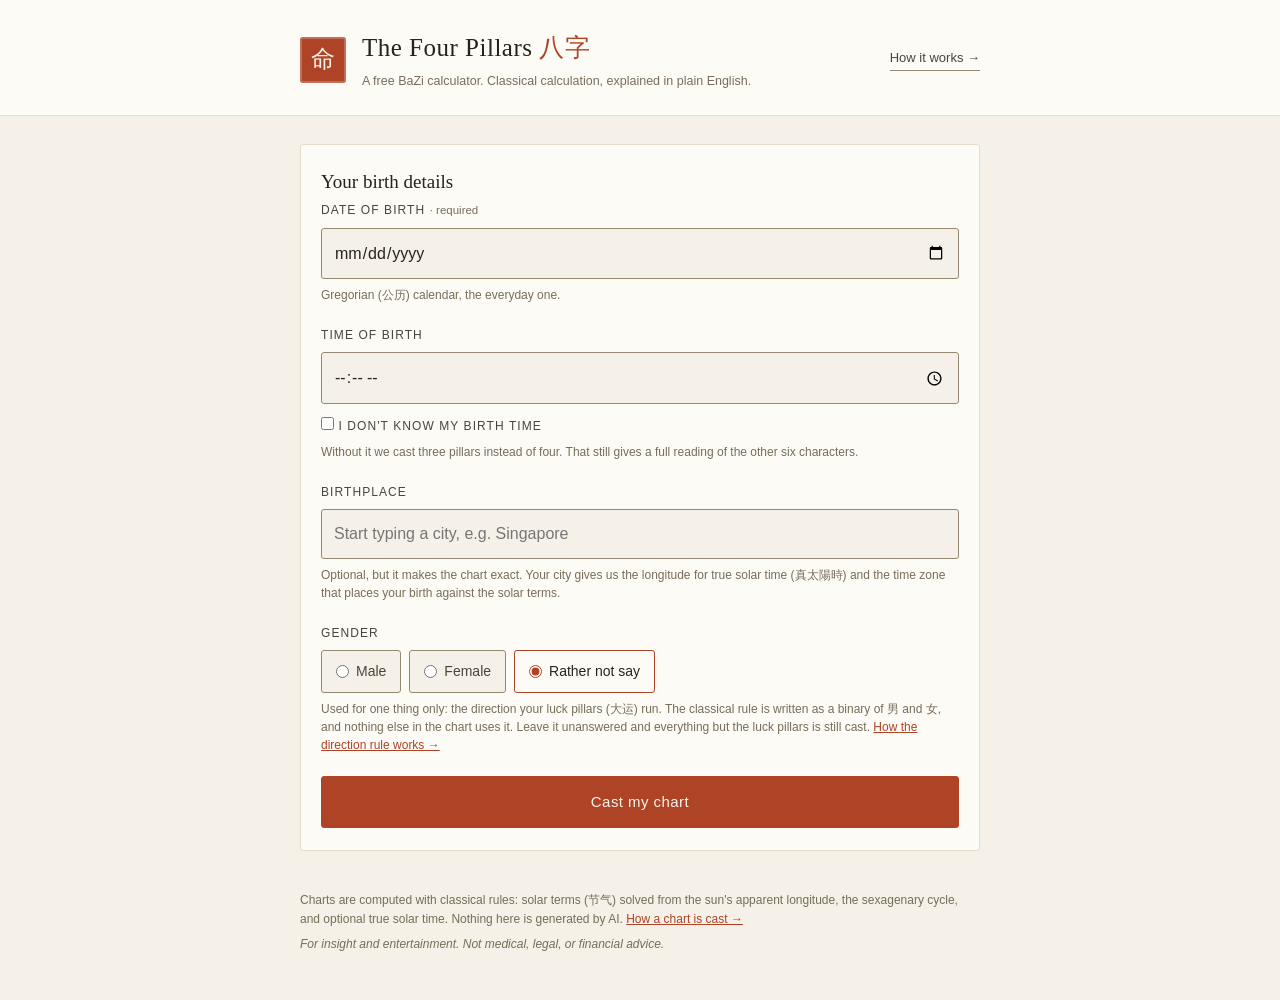
==== commit eb5719e2: "add gender" ====
--- a/index.html
+++ b/index.html
@@ -77,6 +77,19 @@
           </label>
         </div>
 
+        <fieldset class="field radio-field">
+          <legend>Gender</legend>
+          <div class="radios">
+            <label class="radio"><input type="radio" name="gender" value="male" id="g-male"><span>Male</span></label>
+            <label class="radio"><input type="radio" name="gender" value="female" id="g-female"><span>Female</span></label>
+            <label class="radio"><input type="radio" name="gender" value="" id="g-none" checked><span>Rather not say</span></label>
+          </div>
+          <p class="hint">Used for one thing only: the direction your luck pillars (大运) run.
+            The classical rule is written as a binary of 男 and 女, and nothing else in the chart
+            uses it. Leave it unanswered and everything but the luck pillars is still cast.
+            <a href="guide.html#luck-pillars">How the direction rule works →</a></p>
+        </fieldset>
+
         <button type="submit" class="btn-primary">Cast my chart</button>
       </div>
       <p class="err" id="form-err" role="alert" hidden></p>
@@ -100,6 +113,15 @@
       <div class="pillars" id="pillars"></div>
       <p class="note" id="solar-note"></p>
       <div class="boundary" id="boundary-note" role="note" hidden></div>
+    </section>
+
+    <section class="card" id="luck-card" aria-labelledby="luck-h">
+      <h2 id="luck-h" class="card-title">Luck Pillars 大运</h2>
+      <p class="card-sub">Ten-year periods, each a stem and branch of its own, laid over the natal
+        chart. Practitioners spend most of a reading here — the chart says what you are, the luck
+        pillars say what season you are in.
+        <a href="guide.html#luck-pillars">How these are derived →</a></p>
+      <div id="luck"></div>
     </section>
 
     <section class="card" aria-labelledby="elem-h">
--- a/styles.css
+++ b/styles.css
@@ -571,3 +571,111 @@
   .toc { display: none !important; }
   .prose { break-inside: auto; }
 }
+
+/* ── Gender radios ───────────────────────────────────────── */
+.radio-field { border: 0; padding: 0; margin: 0 0 22px; min-width: 0; }
+.radio-field legend {
+  padding: 0;
+  font-size: 12px;
+  letter-spacing: .09em;
+  text-transform: uppercase;
+  color: var(--ink-soft);
+  margin-bottom: 7px;
+}
+.radios { display: flex; gap: 8px; flex-wrap: wrap; }
+.radio {
+  display: flex; align-items: center; gap: 7px;
+  padding: 9px 14px;
+  font-size: 14px;
+  color: var(--ink-soft);
+  background: var(--paper);
+  border: 1px solid var(--field);
+  border-radius: 3px;
+  cursor: pointer;
+}
+.radio input { margin: 0; accent-color: var(--seal); }
+.radio:hover { border-color: var(--seal); color: var(--ink); }
+.radio:has(input:checked) { border-color: var(--seal); color: var(--ink); background: var(--surface); }
+
+/* ── Luck pillars 大运 ───────────────────────────────────── */
+.luck-lede { margin: 0 0 8px; font-size: 14.5px; color: var(--ink-soft); line-height: 1.6; }
+.luck-lede b { color: var(--ink); font-weight: 600; }
+.luck-rule { margin: 0 0 16px; font-size: 12.5px; color: var(--mute); line-height: 1.5; }
+.luck-empty { margin: 0; font-size: 14.5px; color: var(--ink-soft); line-height: 1.65; }
+.luck-empty b { color: var(--ink); font-weight: 600; }
+
+/* Ten pillars will not fit a phone. They scroll as one strip rather than
+   reflowing, because their order is the whole point. */
+.luck-scroll { overflow-x: auto; margin: 0 0 4px; padding-bottom: 4px; }
+.luck-strip {
+  display: flex;
+  gap: 6px;
+  list-style: none;
+  margin: 0;
+  padding: 0;
+  min-width: min-content;
+}
+.luck {
+  position: relative;
+  flex: 1 0 84px;
+  min-width: 84px;
+  background: var(--paper);
+  border: 1px solid var(--hair);
+  border-radius: 3px;
+  padding: 10px 6px 9px;
+  text-align: center;
+}
+.luck.is-now { border-color: var(--seal); background: var(--surface); }
+.luck-now {
+  position: absolute;
+  top: -1px; left: -1px; right: -1px;
+  font-size: 9px;
+  letter-spacing: .1em;
+  text-transform: uppercase;
+  color: #f8f3e9;
+  background: var(--seal-solid);
+  border-radius: 2px 2px 0 0;
+  padding: 2px 0 1px;
+}
+.luck.is-now { padding-top: 24px; }
+.luck-ages {
+  display: block;
+  font-size: 10px;
+  letter-spacing: .06em;
+  color: var(--mute);
+  font-variant-numeric: tabular-nums;
+}
+.luck.is-now .luck-ages { color: var(--seal); }
+.luck-chars {
+  display: block;
+  font-family: 'Songti SC', 'Noto Serif SC', var(--serif);
+  font-size: 24px;
+  line-height: 1.15;
+  margin: 5px 0 4px;
+}
+.luck-god {
+  display: block;
+  font-size: 10.5px;
+  color: var(--ink-soft);
+  line-height: 1.35;
+}
+.luck-god .hz {
+  display: block;
+  font-family: 'Songti SC', 'Noto Serif SC', var(--serif);
+  color: var(--mute);
+}
+.luck-years {
+  display: block;
+  margin-top: 5px;
+  padding-top: 5px;
+  border-top: 1px solid var(--hair);
+  font-size: 10px;
+  color: var(--mute);
+  font-variant-numeric: tabular-nums;
+}
+
+@media print {
+  .luck-scroll { overflow: visible; }
+  .luck-strip { flex-wrap: wrap; }
+  .luck { flex: 0 0 calc(20% - 6px); }
+}
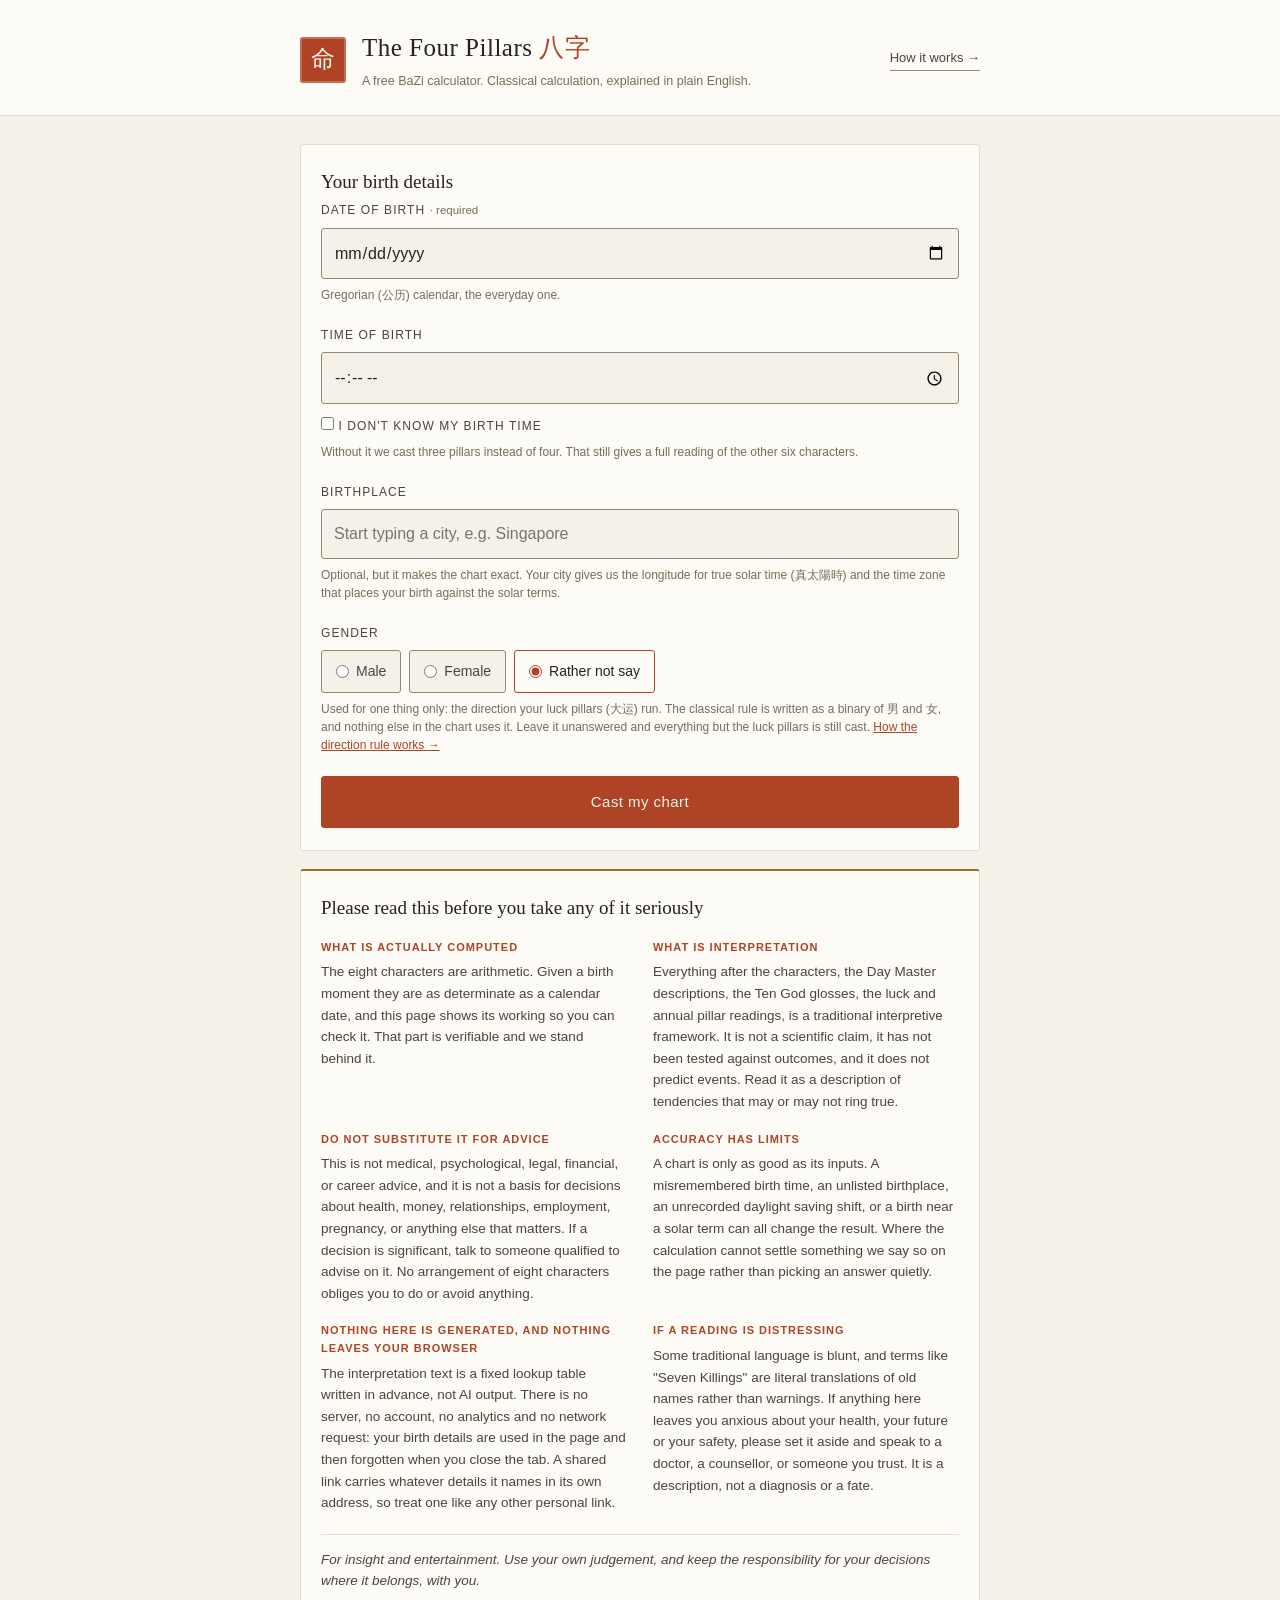
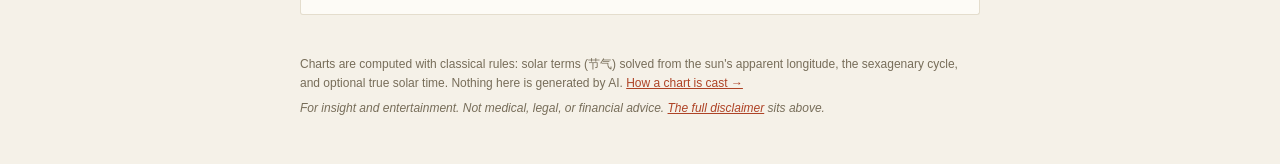
==== commit 3a71c8cc: "expand disclaimer" ====
--- a/index.html
+++ b/index.html
@@ -118,7 +118,7 @@
     <section class="card" id="luck-card" aria-labelledby="luck-h">
       <h2 id="luck-h" class="card-title">Luck Pillars 大运</h2>
       <p class="card-sub">Ten-year periods, each a stem and branch of its own, laid over the natal
-        chart. Practitioners spend most of a reading here — the chart says what you are, the luck
+        chart. Practitioners spend most of a reading here: the chart says what you are, the luck
         pillars say what season you are in.
         <a href="guide.html#luck-pillars">How these are derived →</a></p>
       <div id="luck"></div>
@@ -127,7 +127,7 @@
     <section class="card" aria-labelledby="elem-h">
       <h2 id="elem-h" class="card-title">Five Elements 五行</h2>
       <p class="card-sub">How much of each element your eight characters carry. Two ways of counting
-        the same chart — see <a href="guide.html#hidden-stems">hidden stems</a> for why they differ.</p>
+        the same chart. See <a href="guide.html#hidden-stems">hidden stems</a> for why they differ.</p>
       <div class="elem-basis" role="group" aria-label="How to count the elements">
         <button type="button" class="basis-btn" id="basis-weighted" aria-pressed="true">Hidden stems weighted</button>
         <button type="button" class="basis-btn" id="basis-face" aria-pressed="false">Face value</button>
@@ -159,6 +159,62 @@
       <button type="button" class="btn-ghost" id="btn-reset">Start over</button>
     </div>
   </div>
+  <section class="card disclaimer-card" aria-labelledby="disc-h">
+    <h2 id="disc-h" class="card-title">Please read this before you take any of it seriously</h2>
+  
+    <div class="disc-grid">
+      <div class="disc-item">
+        <h3>What is actually computed</h3>
+        <p>The eight characters are arithmetic. Given a birth moment they are as determinate as a
+          calendar date, and this page shows its working so you can check it. That part is
+          verifiable and we stand behind it.</p>
+      </div>
+  
+      <div class="disc-item">
+        <h3>What is interpretation</h3>
+        <p>Everything after the characters, the Day Master descriptions, the Ten God glosses, the
+          luck and annual pillar readings, is a traditional interpretive framework. It is not a
+          scientific claim, it has not been tested against outcomes, and it does not predict events.
+          Read it as a description of tendencies that may or may not ring true.</p>
+      </div>
+  
+      <div class="disc-item">
+        <h3>Do not substitute it for advice</h3>
+        <p>This is not medical, psychological, legal, financial, or career advice, and it is not a
+          basis for decisions about health, money, relationships, employment, pregnancy, or anything
+          else that matters. If a decision is significant, talk to someone qualified to advise on it.
+          No arrangement of eight characters obliges you to do or avoid anything.</p>
+      </div>
+  
+      <div class="disc-item">
+        <h3>Accuracy has limits</h3>
+        <p>A chart is only as good as its inputs. A misremembered birth time, an unlisted birthplace,
+          an unrecorded daylight saving shift, or a birth near a solar term can all change the
+          result. Where the calculation cannot settle something we say so on the page rather than
+          picking an answer quietly.</p>
+      </div>
+  
+      <div class="disc-item">
+        <h3>Nothing here is generated, and nothing leaves your browser</h3>
+        <p>The interpretation text is a fixed lookup table written in advance, not AI output. There
+          is no server, no account, no analytics and no network request: your birth details are used
+          in the page and then forgotten when you close the tab. A shared link carries whatever
+          details it names in its own address, so treat one like any other personal link.</p>
+      </div>
+  
+      <div class="disc-item">
+        <h3>If a reading is distressing</h3>
+        <p>Some traditional language is blunt, and terms like "Seven Killings" are literal
+          translations of old names rather than warnings. If anything here leaves you anxious about
+          your health, your future or your safety, please set it aside and speak to a doctor, a
+          counsellor, or someone you trust. It is a description, not a diagnosis or a fate.</p>
+      </div>
+    </div>
+  
+    <p class="disc-foot">For insight and entertainment. Use your own judgement, and keep the
+      responsibility for your decisions where it belongs, with you.</p>
+  </section>
+
 </main>
 
 <footer class="site-foot wrap">
@@ -167,7 +223,8 @@
     longitude, the sexagenary cycle, and optional true solar time. Nothing here is generated by AI.
     <a href="guide.html">How a chart is cast →</a>
   </p>
-  <p class="disclaimer">For insight and entertainment. Not medical, legal, or financial advice.</p>
+  <p class="disclaimer">For insight and entertainment. Not medical, legal, or financial advice.
+    <a href="#disc-h">The full disclaimer</a> sits above.</p>
 </footer>
 
 <script src="bazi.js"></script>
--- a/styles.css
+++ b/styles.css
@@ -362,7 +362,7 @@
 
 
 /* ── Solar-term boundary: both readings, side by side ────── */
-/* Fires when the birth sits too close to a 节 to place with confidence — the
+/* Fires when the birth sits too close to a 节 to place with confidence: the
    page owes the reader the fork, not a coin flip presented as an answer. */
 .boundary {
   border: 1px solid var(--seal);
@@ -615,17 +615,26 @@
   padding: 0;
   min-width: min-content;
 }
+.luck-strip > li { display: flex; flex: 1 0 84px; min-width: 84px; }
 .luck {
   position: relative;
-  flex: 1 0 84px;
-  min-width: 84px;
+  width: 100%;
+  font: inherit;
+  color: inherit;
   background: var(--paper);
   border: 1px solid var(--hair);
   border-radius: 3px;
   padding: 10px 6px 9px;
   text-align: center;
-}
+  cursor: pointer;
+}
+.luck:hover { border-color: var(--field); }
 .luck.is-now { border-color: var(--seal); background: var(--surface); }
+.luck[aria-pressed="true"] {
+  border-color: var(--seal);
+  box-shadow: inset 0 0 0 1px var(--seal);
+  background: var(--surface);
+}
 .luck-now {
   position: absolute;
   top: -1px; left: -1px; right: -1px;
@@ -679,3 +688,121 @@
   .luck-strip { flex-wrap: wrap; }
   .luck { flex: 0 0 calc(20% - 6px); }
 }
+
+
+/* ── Row labels shared by 大运 and 流年 ──────────────────── */
+.row-label {
+  display: flex;
+  align-items: baseline;
+  gap: 8px;
+  flex-wrap: wrap;
+  font-family: var(--serif);
+  font-size: 14px;
+  font-weight: 500;
+  color: var(--ink);
+  margin: 18px 0 8px;
+}
+.row-label .hz { color: var(--seal); font-weight: normal; }
+.row-label b { font-family: 'Songti SC', 'Noto Serif SC', var(--serif); font-weight: normal; }
+.row-note {
+  font-family: var(--sans);
+  font-size: 11.5px;
+  font-weight: normal;
+  color: var(--mute);
+  margin-left: auto;
+}
+
+/* ── Annual pillars 流年 ─────────────────────────────────── */
+/* One row of ten years under whichever decade is selected above. Narrower
+   than a luck pillar, because ten of them share the same width. */
+.year-scroll { overflow-x: auto; margin: 0 0 4px; padding-bottom: 4px; }
+.year-strip {
+  display: flex;
+  gap: 4px;
+  list-style: none;
+  margin: 0;
+  padding: 0;
+  min-width: min-content;
+}
+.year {
+  flex: 1 0 66px;
+  min-width: 66px;
+  background: var(--paper);
+  border: 1px solid var(--hair);
+  border-radius: 3px;
+  padding: 8px 4px 7px;
+  text-align: center;
+}
+.year.is-now { border-color: var(--seal); background: var(--surface); }
+.year-num {
+  display: block;
+  font-size: 11px;
+  color: var(--ink-soft);
+  font-variant-numeric: tabular-nums;
+}
+.year.is-now .year-num { color: var(--seal); font-weight: 600; }
+.year-chars {
+  display: block;
+  font-family: 'Songti SC', 'Noto Serif SC', var(--serif);
+  font-size: 17px;
+  line-height: 1.2;
+  margin: 4px 0 3px;
+}
+.year-god { display: block; font-size: 9.5px; color: var(--mute); line-height: 1.3; }
+.year-god .hz {
+  display: block;
+  font-family: 'Songti SC', 'Noto Serif SC', var(--serif);
+  color: var(--ink-soft);
+  font-size: 11px;
+}
+.year-age {
+  display: block;
+  margin-top: 4px;
+  padding-top: 4px;
+  border-top: 1px solid var(--hair);
+  font-size: 9.5px;
+  color: var(--mute);
+  font-variant-numeric: tabular-nums;
+}
+
+@media print {
+  .year-scroll { overflow: visible; }
+  .year-strip { flex-wrap: wrap; }
+  .year { flex: 0 0 calc(20% - 4px); }
+}
+
+/* ── The full disclaimer ─────────────────────────────────── */
+/* Deliberately a card in the flow rather than small print in the footer: if it
+   matters enough to say, it matters enough to be legible. */
+.disclaimer-card { border-top: 2px solid var(--gold); }
+.disc-grid {
+  display: grid;
+  grid-template-columns: repeat(auto-fit, minmax(220px, 1fr));
+  gap: 18px 26px;
+  margin-top: 16px;
+}
+.disc-item h3 {
+  font-family: var(--sans);
+  font-size: 11px;
+  letter-spacing: .09em;
+  text-transform: uppercase;
+  color: var(--seal);
+  margin: 0 0 5px;
+}
+.disc-item p {
+  margin: 0;
+  font-size: 13.5px;
+  line-height: 1.6;
+  color: var(--ink-soft);
+}
+.disc-foot {
+  margin: 20px 0 0;
+  padding-top: 14px;
+  border-top: 1px solid var(--hair);
+  font-size: 13.5px;
+  color: var(--ink-soft);
+  font-style: italic;
+}
+
+/* "none" rather than a dash, in the hidden-stem table's empty cells. */
+table.ref td.none { color: var(--mute); font-style: italic; }
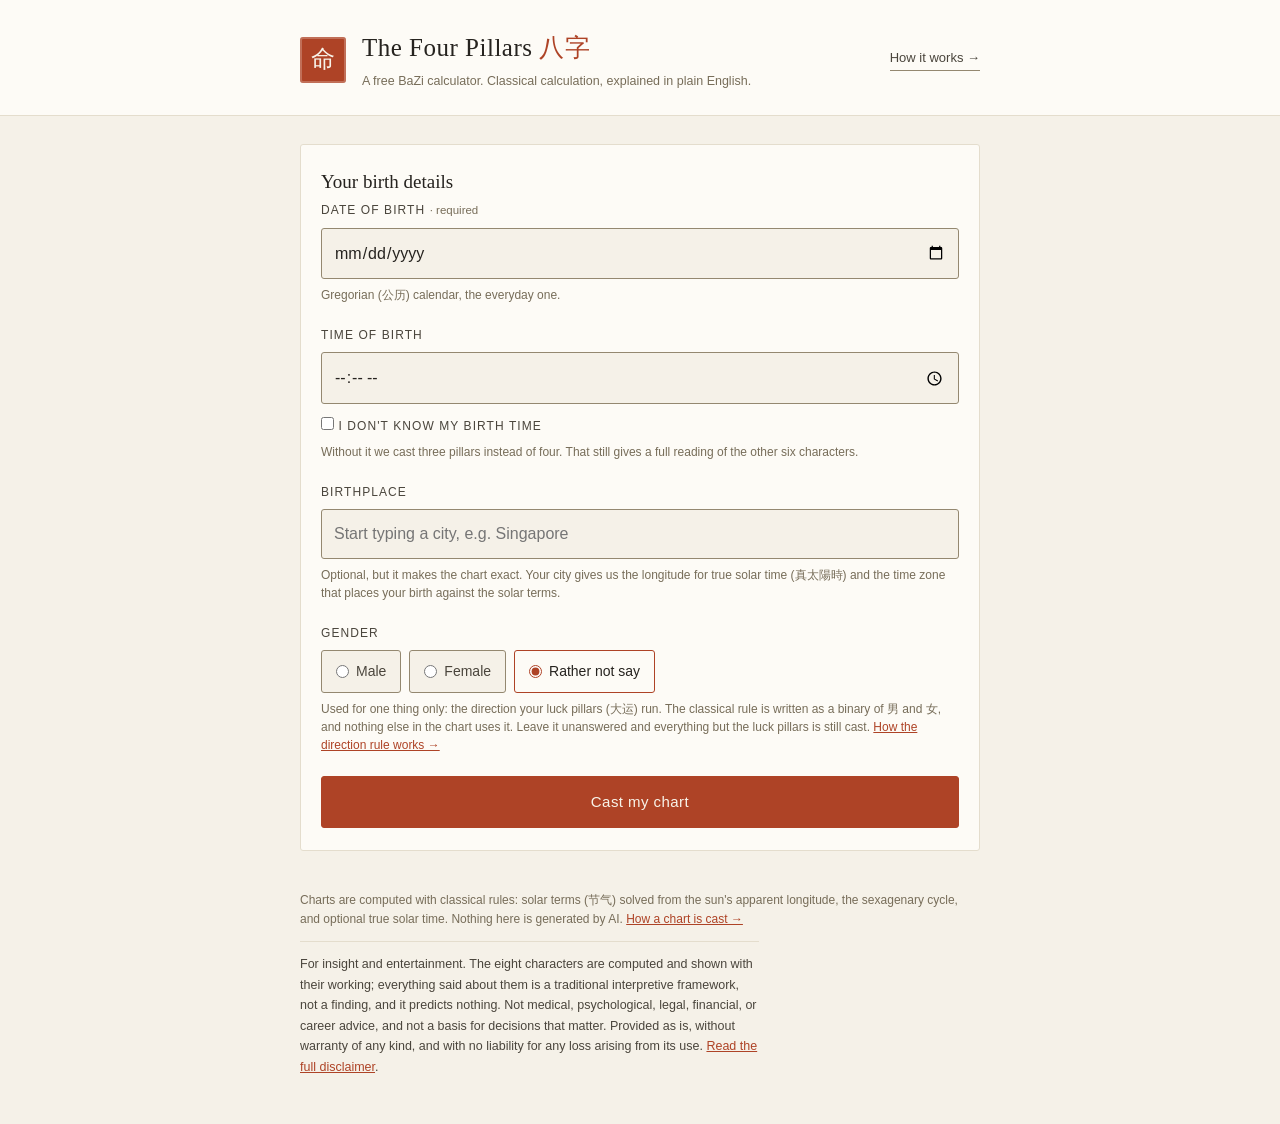
==== commit dd8ef4a9: "expand disclaimer" ====
--- a/index.html
+++ b/index.html
@@ -159,61 +159,6 @@
       <button type="button" class="btn-ghost" id="btn-reset">Start over</button>
     </div>
   </div>
-  <section class="card disclaimer-card" aria-labelledby="disc-h">
-    <h2 id="disc-h" class="card-title">Please read this before you take any of it seriously</h2>
-  
-    <div class="disc-grid">
-      <div class="disc-item">
-        <h3>What is actually computed</h3>
-        <p>The eight characters are arithmetic. Given a birth moment they are as determinate as a
-          calendar date, and this page shows its working so you can check it. That part is
-          verifiable and we stand behind it.</p>
-      </div>
-  
-      <div class="disc-item">
-        <h3>What is interpretation</h3>
-        <p>Everything after the characters, the Day Master descriptions, the Ten God glosses, the
-          luck and annual pillar readings, is a traditional interpretive framework. It is not a
-          scientific claim, it has not been tested against outcomes, and it does not predict events.
-          Read it as a description of tendencies that may or may not ring true.</p>
-      </div>
-  
-      <div class="disc-item">
-        <h3>Do not substitute it for advice</h3>
-        <p>This is not medical, psychological, legal, financial, or career advice, and it is not a
-          basis for decisions about health, money, relationships, employment, pregnancy, or anything
-          else that matters. If a decision is significant, talk to someone qualified to advise on it.
-          No arrangement of eight characters obliges you to do or avoid anything.</p>
-      </div>
-  
-      <div class="disc-item">
-        <h3>Accuracy has limits</h3>
-        <p>A chart is only as good as its inputs. A misremembered birth time, an unlisted birthplace,
-          an unrecorded daylight saving shift, or a birth near a solar term can all change the
-          result. Where the calculation cannot settle something we say so on the page rather than
-          picking an answer quietly.</p>
-      </div>
-  
-      <div class="disc-item">
-        <h3>Nothing here is generated, and nothing leaves your browser</h3>
-        <p>The interpretation text is a fixed lookup table written in advance, not AI output. There
-          is no server, no account, no analytics and no network request: your birth details are used
-          in the page and then forgotten when you close the tab. A shared link carries whatever
-          details it names in its own address, so treat one like any other personal link.</p>
-      </div>
-  
-      <div class="disc-item">
-        <h3>If a reading is distressing</h3>
-        <p>Some traditional language is blunt, and terms like "Seven Killings" are literal
-          translations of old names rather than warnings. If anything here leaves you anxious about
-          your health, your future or your safety, please set it aside and speak to a doctor, a
-          counsellor, or someone you trust. It is a description, not a diagnosis or a fate.</p>
-      </div>
-    </div>
-  
-    <p class="disc-foot">For insight and entertainment. Use your own judgement, and keep the
-      responsibility for your decisions where it belongs, with you.</p>
-  </section>
 
 </main>
 
@@ -223,8 +168,12 @@
     longitude, the sexagenary cycle, and optional true solar time. Nothing here is generated by AI.
     <a href="guide.html">How a chart is cast →</a>
   </p>
-  <p class="disclaimer">For insight and entertainment. Not medical, legal, or financial advice.
-    <a href="#disc-h">The full disclaimer</a> sits above.</p>
+  <p class="disclaimer">For insight and entertainment. The eight characters are computed and shown
+    with their working; everything said about them is a traditional interpretive framework, not a
+    finding, and it predicts nothing. Not medical, psychological, legal, financial, or career
+    advice, and not a basis for decisions that matter. Provided as is, without warranty of any
+    kind, and with no liability for any loss arising from its use.
+    <a href="disclaimer.html">Read the full disclaimer</a>.</p>
 </footer>
 
 <script src="bazi.js"></script>
--- a/styles.css
+++ b/styles.css
@@ -39,8 +39,8 @@
     --field:   #7a7160;
     /* Vermillion and gold tuned for rice paper are unreadable on ink. These
        are the same hues lifted until they clear 5:1 on --surface. --seal in
-       particular carries .err and .note.warn, so it must be the most legible
-       colour on the page, not the least. */
+       particular carries .err and the .boundary panel, so it must be the most
+       legible colour on the page, not the least. */
     --seal:    #e2795f;
     --seal-solid: #a63f23;   /* the stamp stays deep; its glyph stays cream */
     --gold:    #d9b877;
@@ -263,7 +263,6 @@
 .p-hidden b { font-weight: normal; color: var(--ink-soft); }
 
 .note { margin: 14px 0 0; font-size: 12px; color: var(--mute); line-height: 1.55; }
-.note.warn { color: var(--seal); }
 
 /* ── Elements ───────────────────────────────────────────── */
 .elem-row { display: flex; align-items: center; gap: 10px; margin-bottom: 7px; font-size: 13px; }
@@ -318,7 +317,15 @@
 
 .site-foot { padding: 22px 20px 40px; font-size: 12px; color: var(--mute); line-height: 1.6; }
 .site-foot p { margin: 0 0 6px; }
-.site-foot .disclaimer { font-style: italic; }
+.site-foot .disclaimer {
+  font-size: 12.5px;
+  color: var(--ink-soft);
+  line-height: 1.65;
+  max-width: 66ch;
+  margin-top: 12px;
+  padding-top: 12px;
+  border-top: 1px solid var(--hair);
+}
 
 .visually-hidden {
   position: absolute;
@@ -771,38 +778,5 @@
   .year { flex: 0 0 calc(20% - 4px); }
 }
 
-/* ── The full disclaimer ─────────────────────────────────── */
-/* Deliberately a card in the flow rather than small print in the footer: if it
-   matters enough to say, it matters enough to be legible. */
-.disclaimer-card { border-top: 2px solid var(--gold); }
-.disc-grid {
-  display: grid;
-  grid-template-columns: repeat(auto-fit, minmax(220px, 1fr));
-  gap: 18px 26px;
-  margin-top: 16px;
-}
-.disc-item h3 {
-  font-family: var(--sans);
-  font-size: 11px;
-  letter-spacing: .09em;
-  text-transform: uppercase;
-  color: var(--seal);
-  margin: 0 0 5px;
-}
-.disc-item p {
-  margin: 0;
-  font-size: 13.5px;
-  line-height: 1.6;
-  color: var(--ink-soft);
-}
-.disc-foot {
-  margin: 20px 0 0;
-  padding-top: 14px;
-  border-top: 1px solid var(--hair);
-  font-size: 13.5px;
-  color: var(--ink-soft);
-  font-style: italic;
-}
-
 /* "none" rather than a dash, in the hidden-stem table's empty cells. */
 table.ref td.none { color: var(--mute); font-style: italic; }
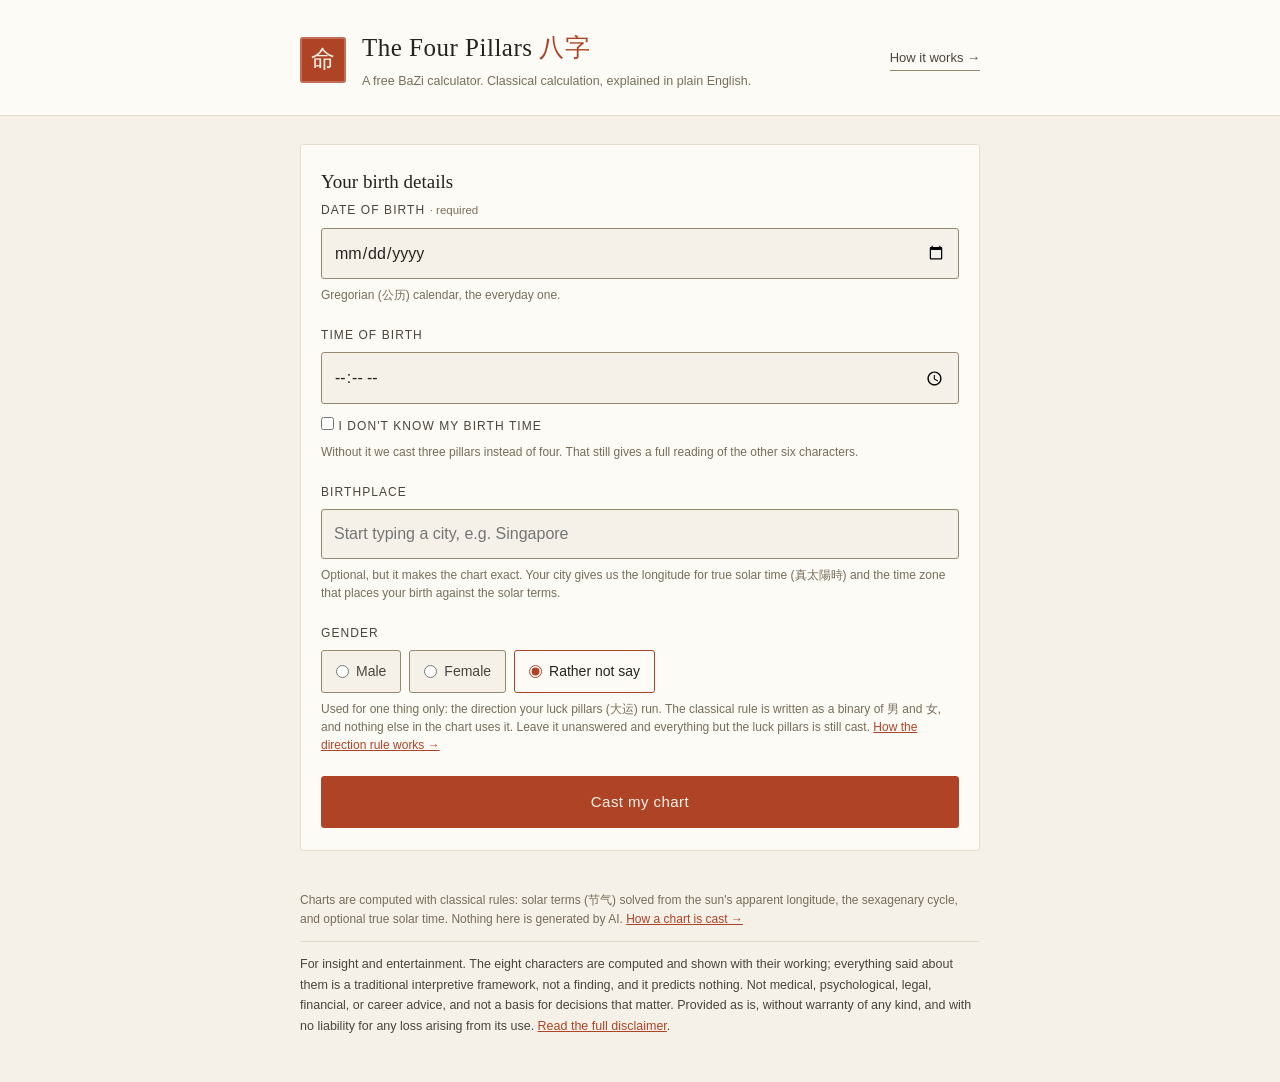
==== commit 638f2978: "fix css" ====
--- a/index.html
+++ b/index.html
@@ -105,7 +105,8 @@
       <p class="eyebrow">Your Day Master 日主, the character that represents you</p>
       <h2 id="dm-h" class="dm-line"><span id="dm-char" lang="zh"></span> <span id="dm-name"></span></h2>
       <p class="dm-desc" id="dm-desc"></p>
-      <p class="note"><a href="guide.html#day-master">What a Day Master is →</a></p>
+      <details class="explain"><summary>Why does one character represent me?</summary>
+        <div class="explain-body"><p>Of your eight characters, one is you: the stem of the day pillar. Everything else in the chart is then read in relation to it, which is why the same character means different things in two different people’s charts.</p><p>Read the image literally and it will take you further than you expect. 甲 is the tall tree: it grows in one direction and needs room. 乙 is the vine: same element, opposite strategy, it goes around obstacles and climbs what is already there.</p><p><a href="guide.html#day-master">More on the Day Master →</a></p></div></details>
     </section>
 
     <section class="card" aria-labelledby="pillars-h">
@@ -117,17 +118,17 @@
 
     <section class="card" id="luck-card" aria-labelledby="luck-h">
       <h2 id="luck-h" class="card-title">Luck Pillars 大运</h2>
-      <p class="card-sub">Ten-year periods, each a stem and branch of its own, laid over the natal
-        chart. Practitioners spend most of a reading here: the chart says what you are, the luck
-        pillars say what season you are in.
-        <a href="guide.html#luck-pillars">How these are derived →</a></p>
+      <p class="card-sub">Ten-year periods laid over your chart. Select one to read it.</p>
+      <details class="explain"><summary>What are luck pillars?</summary>
+        <div class="explain-body"><p>Your eight characters are fixed for life. The luck pillars are what moves across them: a run of ten-year periods, each with a stem and branch of its own. The chart says what you are; the luck pillar says what season you are in.</p><p>Each is labelled with its <b>Ten God</b>, which is its relationship to you. That label is the shortest useful summary of the decade, and selecting a pillar spells it out underneath.</p><p><a href="guide.html#luck-pillars">How the direction and starting age are worked out →</a></p></div></details>
       <div id="luck"></div>
     </section>
 
     <section class="card" aria-labelledby="elem-h">
       <h2 id="elem-h" class="card-title">Five Elements 五行</h2>
-      <p class="card-sub">How much of each element your eight characters carry. Two ways of counting
-        the same chart. See <a href="guide.html#hidden-stems">hidden stems</a> for why they differ.</p>
+      <p class="card-sub">What your chart is made of, and how the five elements act on each other.</p>
+      <details class="explain"><summary>How do I read this?</summary>
+        <div class="explain-body"><p>The five elements are only interesting because of how they act on each other. Each one <b>generates</b> the next around the circle and <b>controls</b> the one across from it.</p><p>Fix your own element in place and those relationships get names. What you generate is <b>Output</b>, what you control is <b>Wealth</b>, what controls you is <b>Authority</b>, and what generates you is <b>Resource</b>. That is the whole of the Ten Gods system in one picture.</p><p>The bars below count the same chart two ways: at face value, and with the hidden stems inside each branch weighted. <a href="guide.html#hidden-stems">Why they differ →</a></p></div></details>
       <div class="elem-basis" role="group" aria-label="How to count the elements">
         <button type="button" class="basis-btn" id="basis-weighted" aria-pressed="true">Hidden stems weighted</button>
         <button type="button" class="basis-btn" id="basis-face" aria-pressed="false">Face value</button>
@@ -138,12 +139,9 @@
 
     <section class="card" aria-labelledby="gods-h">
       <h2 id="gods-h" class="card-title">Ten Gods 十神</h2>
-      <p class="card-sub">
-        Every other character in your chart, labelled by its <em>relationship</em> to you, rather
-        like a family tree drawn around one person. There are five relationships, each in a milder
-        and a more intense flavour. None of them are good or bad.
-        <a href="guide.html#ten-gods">Read the full explanation →</a>
-      </p>
+      <p class="card-sub">Everything else in your chart, named by its relationship to you.</p>
+      <details class="explain"><summary>What are the Ten Gods?</summary>
+        <div class="explain-body"><p>Every character in your chart other than you is labelled by how it <em>relates</em> to you, rather like a family tree drawn around one person. There are five relationships, each in a milder and a more intense flavour, which is where ten comes from.</p><p>The names are old and dramatic. <b>Seven Killings</b> means pressure without a formal relationship softening it, such as a deadline or a rival. <b>Hurting Officer</b> means talent that will not sit inside rules. None of the ten are good or bad.</p><p><a href="guide.html#ten-gods">The full table, and how the direct and indirect forms work →</a></p></div></details>
       <div id="gods"></div>
       <p class="gods-toggle"><button type="button" class="btn-ghost" id="btn-gods-all" hidden></button></p>
     </section>
--- a/styles.css
+++ b/styles.css
@@ -14,13 +14,14 @@
   --gold:    #8f7330;
   --track:   #ece5d4;
   --field:   #948870;   /* control edges need 3:1 against the field, not a hairline */
+  --on-element: #f8f3e9;  /* glyph drawn on an element node */
 
   /* Element fills, each clearing 3:1 against --track so the bars carry meaning
      rather than decoration. */
   --wood:  #546a43;
   --fire:  #a8391d;
-  --earth: #8a6a2e;
-  --metal: #6f7076;
+  --earth: #86672c;
+  --metal: #6a6b71;
   --water: #41647a;
 
   --serif: 'Palatino Linotype', Palatino, 'Book Antiqua', Georgia, 'Songti SC', 'Noto Serif SC', serif;
@@ -37,6 +38,7 @@
     --mute:    #9c937f;
     --track:   #2e2a23;
     --field:   #7a7160;
+    --on-element: #191714;
     /* Vermillion and gold tuned for rice paper are unreadable on ink. These
        are the same hues lifted until they clear 5:1 on --surface. --seal in
        particular carries .err and the .boundary panel, so it must be the most
@@ -321,7 +323,6 @@
   font-size: 12.5px;
   color: var(--ink-soft);
   line-height: 1.65;
-  max-width: 66ch;
   margin-top: 12px;
   padding-top: 12px;
   border-top: 1px solid var(--hair);
@@ -513,20 +514,27 @@
   border-radius: 0 3px 3px 0;
 }
 
-.steps { counter-reset: step; list-style: none; padding-left: 0; }
+.prose .steps { counter-reset: step; list-style: none; padding-left: 0; }
+/* Absolute positioning, not grid. A grid item is created per child *and* per
+   text run, so a bolded lead-in followed by prose split into two items and the
+   trailing sentence dropped into the 26px counter column, one word per line.
+   Taking the counter out of flow leaves the content as ordinary text. */
 .steps li {
   counter-increment: step;
-  display: grid;
-  grid-template-columns: 26px 1fr;
-  gap: 12px;
+  position: relative;
+  padding-left: 34px;
   margin-bottom: 12px;
 }
 .steps li::before {
   content: counter(step);
+  position: absolute;
+  left: 0;
+  top: 0;
+  width: 22px;
+  text-align: right;
   font-family: var(--serif);
   font-size: 15px;
   color: var(--seal);
-  text-align: right;
 }
 
 /* Reference tables scroll on their own rather than pushing the page sideways. */
@@ -732,8 +740,6 @@
   min-width: min-content;
 }
 .year {
-  flex: 1 0 66px;
-  min-width: 66px;
   background: var(--paper);
   border: 1px solid var(--hair);
   border-radius: 3px;
@@ -780,3 +786,156 @@
 
 /* "none" rather than a dash, in the hidden-stem table's empty cells. */
 table.ref td.none { color: var(--mute); font-style: italic; }
+
+/* ── "What is this?" disclosures ─────────────────────────── */
+/* The long explanation each section used to carry, folded away. Default view is
+   a heading, one short line and the data; detail arrives on demand. Inline
+   rather than a modal so it works the same on a phone and stays keyboard and
+   screen-reader native. */
+.explain { margin: 0 0 16px; }
+.explain summary {
+  display: inline-flex;
+  align-items: center;
+  gap: 6px;
+  font-size: 12.5px;
+  color: var(--seal);
+  cursor: pointer;
+  padding: 3px 0;
+  list-style: none;
+  width: fit-content;
+}
+.explain summary::-webkit-details-marker { display: none; }
+.explain summary::before {
+  content: "?";
+  display: inline-flex;
+  align-items: center;
+  justify-content: center;
+  width: 15px; height: 15px;
+  flex: none;
+  font-size: 10px;
+  border: 1px solid var(--seal);
+  border-radius: 50%;
+}
+.explain[open] summary::before { content: "\2013"; }
+.explain-body {
+  margin-top: 8px;
+  padding: 14px 16px;
+  background: var(--paper);
+  border-left: 2px solid var(--gold);
+  border-radius: 0 3px 3px 0;
+}
+.explain-body p { margin: 0 0 10px; font-size: 13.5px; line-height: 1.6; color: var(--ink-soft); }
+.explain-body p:last-child { margin-bottom: 0; }
+.explain-body b { color: var(--ink); font-weight: 600; }
+
+/* ── Reading of one period ───────────────────────────────── */
+/* Opens under the strip when a decade or a year is selected. The gap this fills:
+   the page used to say "you are in the Direct Wealth pillar" and stop there. */
+.meaning {
+  border: 1px solid var(--hair);
+  border-left: 3px solid var(--seal);
+  border-radius: 0 3px 3px 0;
+  background: var(--paper);
+  padding: 16px 18px;
+  margin: 4px 0 18px;
+}
+.meaning-head { display: flex; align-items: baseline; gap: 10px; flex-wrap: wrap; margin-bottom: 10px; }
+.meaning-title {
+  font-family: 'Songti SC', 'Noto Serif SC', var(--serif);
+  font-size: 17px;
+  color: var(--ink);
+}
+.meaning-sub { font-size: 12px; color: var(--mute); }
+.meaning-lead { margin: 0 0 8px; font-size: 14.5px; line-height: 1.6; color: var(--ink-soft); }
+.meaning-lead b { color: var(--ink); font-weight: 600; }
+.meaning-lead .hz { font-family: 'Songti SC', 'Noto Serif SC', var(--serif); color: var(--seal); }
+.meaning-fam { margin: 0 0 12px; font-size: 12.5px; line-height: 1.55; color: var(--mute); }
+.meaning-fam b { color: var(--ink-soft); font-weight: 600; }
+.meaning-fam .hz { font-family: 'Songti SC', 'Noto Serif SC', var(--serif); }
+
+.meaning-pair { margin: 0 0 12px; display: grid; gap: 3px 12px; }
+.meaning-pair dt {
+  font-size: 10.5px;
+  letter-spacing: .08em;
+  text-transform: uppercase;
+  color: var(--mute);
+}
+.meaning-pair dt.favours { color: var(--wood); }
+.meaning-pair dt.strains { color: var(--seal); }
+.meaning-pair dd { margin: 0 0 8px; font-size: 13.5px; line-height: 1.55; color: var(--ink-soft); }
+.meaning-pair dd:last-of-type { margin-bottom: 0; }
+.meaning-practice {
+  margin: 0;
+  padding-top: 11px;
+  border-top: 1px solid var(--hair);
+  font-size: 13.5px;
+  line-height: 1.6;
+  color: var(--ink-soft);
+}
+.meaning-more { margin: 10px 0 0; font-size: 12px; color: var(--mute); }
+
+@media (min-width: 560px) {
+  .meaning-pair { grid-template-columns: 118px 1fr; align-items: baseline; }
+  .meaning-pair dd { margin-bottom: 4px; }
+}
+
+/* ── Five element cycle ──────────────────────────────────── */
+.cycle { margin: 0 0 18px; }
+.cycle svg { display: block; width: 100%; max-width: 400px; height: auto; margin: 0 auto; }
+.cyc-gen { stroke: var(--ink-soft); stroke-width: 1.4; }
+.cyc-gen-head { fill: var(--ink-soft); }
+.cyc-ctl { stroke: var(--mute); stroke-width: 1; stroke-dasharray: 4 4; opacity: .8; }
+.cyc-ctl-head { fill: var(--mute); }
+.cyc-ring { fill: none; stroke: var(--seal); stroke-width: 2; }
+.cyc-hz {
+  font-family: 'Songti SC', 'Noto Serif SC', var(--serif);
+  font-size: 15px;
+  text-anchor: middle;
+  fill: var(--on-element);
+}
+.cyc-label { font-size: 11.5px; fill: var(--ink); font-family: var(--sans); }
+.cyc-rel { font-size: 10.5px; fill: var(--mute); font-family: var(--sans); }
+.cyc-node.is-dm .cyc-rel { fill: var(--seal); }
+.cycle figcaption {
+  margin-top: 10px;
+  font-size: 12px;
+  line-height: 1.55;
+  color: var(--mute);
+}
+.cycle figcaption .hz { font-family: 'Songti SC', 'Noto Serif SC', var(--serif); color: var(--ink-soft); }
+.elem-bars { margin-top: 4px; }
+
+/* ── Ten gods: the headline before the breakdown ─────────── */
+.gods-lead {
+  border-left: 2px solid var(--gold);
+  background: var(--paper);
+  padding: 13px 16px;
+  border-radius: 0 3px 3px 0;
+  margin-bottom: 20px;
+}
+.gods-lead-line { margin: 0 0 7px; font-size: 14.5px; line-height: 1.6; color: var(--ink-soft); }
+.gods-lead-line b { color: var(--ink); font-weight: 600; }
+.gods-lead-line .hz { font-family: 'Songti SC', 'Noto Serif SC', var(--serif); color: var(--seal); font-weight: normal; }
+.gods-lead-note { margin: 0; font-size: 12.5px; line-height: 1.55; color: var(--mute); }
+
+/* Years are buttons now, like the decades above them. */
+.year-strip > li { display: flex; flex: 1 0 66px; min-width: 66px; }
+.year {
+  width: 100%;
+  font: inherit;
+  color: inherit;
+  cursor: pointer;
+}
+.year:hover { border-color: var(--field); }
+.year[aria-pressed="true"] {
+  border-color: var(--seal);
+  box-shadow: inset 0 0 0 1px var(--seal);
+  background: var(--surface);
+}
+
+@media print {
+  .explain[open] .explain-body { display: block; }
+  .explain summary { display: none; }
+  .meaning { break-inside: avoid; }
+  .cycle { break-inside: avoid; }
+}
